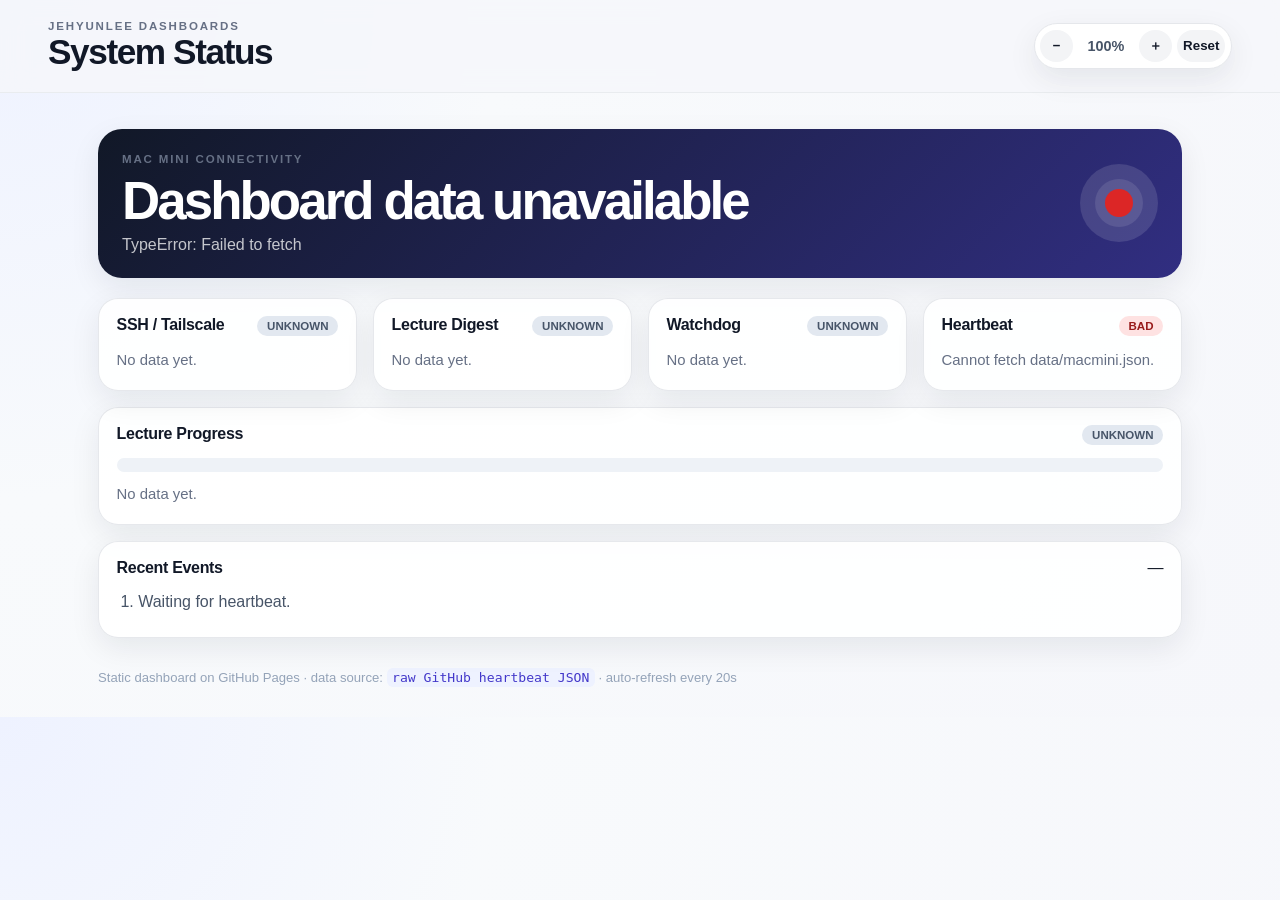
==== index.html @ 9d52e6f7 "fix dashboard app cache busting" ====
<!doctype html>
<html lang="ko">
<head>
  <meta charset="utf-8">
  <meta name="viewport" content="width=device-width,initial-scale=1">
  <title>Jehyun Lee Dashboards</title>
  <link rel="stylesheet" href="./style.css">
</head>
<body>
  <header class="topbar">
    <div>
      <p class="eyebrow">JEHYUNLEE DASHBOARDS</p>
      <h1>System Status</h1>
    </div>
    <div class="toolbar" aria-label="zoom controls">
      <button id="zoomOut" type="button">−</button>
      <span id="zoomLabel">100%</span>
      <button id="zoomIn" type="button">＋</button>
      <button id="zoomReset" type="button">Reset</button>
    </div>
  </header>

  <main id="zoomSurface" class="zoom-surface">
    <section class="hero status-unknown" id="hero">
      <div>
        <p class="eyebrow">Mac mini connectivity</p>
        <h2 id="overallTitle">Checking…</h2>
        <p id="overallDetail">Waiting for heartbeat data.</p>
      </div>
      <div class="pulse" id="pulse"><span></span></div>
    </section>

    <section class="grid">
      <article class="card component" id="sshCard">
        <div class="card-head"><h3>SSH / Tailscale</h3><span class="badge unknown">unknown</span></div>
        <p id="sshDetail">No data yet.</p>
      </article>
      <article class="card component" id="digestCard">
        <div class="card-head"><h3>Lecture Digest</h3><span class="badge unknown">unknown</span></div>
        <p id="digestDetail">No data yet.</p>
      </article>
      <article class="card component" id="watchdogCard">
        <div class="card-head"><h3>Watchdog</h3><span class="badge unknown">unknown</span></div>
        <p id="watchdogDetail">No data yet.</p>
      </article>
      <article class="card component" id="heartbeatCard">
        <div class="card-head"><h3>Heartbeat</h3><span class="badge unknown">unknown</span></div>
        <p id="heartbeatDetail">No data yet.</p>
      </article>
    </section>

    <section class="card wide">
      <div class="card-head"><h3>Lecture Progress</h3><span id="lectureBadge" class="badge unknown">unknown</span></div>
      <div id="lectureProgress" class="progress"><div></div></div>
      <p id="lectureDetail">No data yet.</p>
    </section>

    <section class="card wide">
      <div class="card-head"><h3>Recent Events</h3><span id="updatedAt">—</span></div>
      <ol id="events" class="events"><li>Waiting for heartbeat.</li></ol>
    </section>
  </main>

  <footer>
    Static dashboard on GitHub Pages · data source: <code>raw GitHub heartbeat JSON</code> · auto-refresh every 20s
  </footer>
  <script src="./app.js?v=20260706-1024"></script>
</body>
</html>
---- style.css ----
:root{color-scheme:light;--bg:#f6f7fb;--panel:#fff;--ink:#111827;--muted:#667085;--line:#e5e7eb;--ok:#16a34a;--warn:#d97706;--bad:#dc2626;--unknown:#64748b;--accent:#635bff;--shadow:0 10px 30px rgba(15,23,42,.08)}
*{box-sizing:border-box}body{margin:0;background:radial-gradient(circle at top left,#eef2ff 0,#f8fafc 34%,#f6f7fb 100%);font-family:-apple-system,BlinkMacSystemFont,"SF Pro Text","Noto Sans KR",Segoe UI,sans-serif;color:var(--ink)}
.topbar{position:sticky;top:0;z-index:3;display:flex;align-items:center;justify-content:space-between;gap:1rem;padding:1.25rem clamp(1rem,4vw,3rem);background:rgba(246,247,251,.82);backdrop-filter:blur(14px);border-bottom:1px solid rgba(229,231,235,.75)}
h1,h2,h3,p{margin:0}.eyebrow{font-size:.72rem;letter-spacing:.16em;font-weight:800;color:var(--muted);text-transform:uppercase}.topbar h1{font-size:clamp(1.5rem,3vw,2.2rem);letter-spacing:-.04em}.toolbar{display:flex;align-items:center;gap:.35rem;background:#fff;border:1px solid var(--line);border-radius:999px;padding:.35rem;box-shadow:var(--shadow)}button{border:0;background:#f3f4f6;color:#111827;border-radius:999px;min-width:2.05rem;height:2.05rem;font-weight:900;cursor:pointer}button:hover{background:#e5e7eb}#zoomLabel{min-width:3.4rem;text-align:center;font-weight:800;color:#475467;font-size:.9rem}
.zoom-surface{transform-origin:top center;transition:transform .16s ease;max-width:1180px;margin:0 auto;padding:1.25rem clamp(1rem,4vw,3rem) 2rem}.hero{display:flex;justify-content:space-between;align-items:center;gap:1rem;margin:1rem 0 1.25rem;padding:1.5rem;border-radius:24px;background:linear-gradient(135deg,#111827,#312e81);color:#fff;box-shadow:var(--shadow)}.hero h2{font-size:clamp(1.8rem,4.5vw,3.3rem);letter-spacing:-.055em;margin:.3rem 0}.hero p:last-child{color:rgba(255,255,255,.75)}.pulse{width:78px;height:78px;border-radius:50%;display:grid;place-items:center;background:rgba(255,255,255,.12)}.pulse span{width:28px;height:28px;border-radius:50%;background:var(--unknown);box-shadow:0 0 0 10px rgba(255,255,255,.1)}.status-ok .pulse span{background:var(--ok);animation:pulse 1.8s infinite}.status-warn .pulse span{background:var(--warn)}.status-bad .pulse span{background:var(--bad)}@keyframes pulse{0%{box-shadow:0 0 0 0 rgba(34,197,94,.45)}70%{box-shadow:0 0 0 20px rgba(34,197,94,0)}100%{box-shadow:0 0 0 0 rgba(34,197,94,0)}}
.grid{display:grid;grid-template-columns:repeat(4,minmax(0,1fr));gap:1rem}.card{background:rgba(255,255,255,.88);border:1px solid rgba(229,231,235,.95);border-radius:20px;padding:1.1rem;box-shadow:var(--shadow)}.wide{margin-top:1rem}.card-head{display:flex;align-items:flex-start;justify-content:space-between;gap:.8rem;margin-bottom:.8rem}.card h3{font-size:1rem;letter-spacing:-.02em}.card p{color:var(--muted);font-size:.93rem;line-height:1.55}.badge{display:inline-flex;align-items:center;gap:.35rem;border-radius:999px;padding:.25rem .62rem;font-size:.72rem;font-weight:900;text-transform:uppercase;white-space:nowrap}.badge.ok{color:#166534;background:#dcfce7}.badge.warn{color:#92400e;background:#fef3c7}.badge.bad{color:#991b1b;background:#fee2e2}.badge.unknown{color:#475569;background:#e2e8f0}.progress{height:14px;background:#eef2f7;border-radius:999px;overflow:hidden;margin:.35rem 0 .7rem}.progress div{height:100%;width:0;background:linear-gradient(90deg,#635bff,#16a34a);border-radius:inherit;transition:width .3s}.events{margin:.4rem 0 0;padding-left:1.35rem;color:#475467}.events li{margin:.35rem 0;line-height:1.45}code{background:#eef2ff;color:#4338ca;border-radius:6px;padding:.12rem .34rem}footer{max-width:1180px;margin:0 auto;padding:0 clamp(1rem,4vw,3rem) 2rem;color:#94a3b8;font-size:.82rem}
@media(max-width:920px){.grid{grid-template-columns:repeat(2,minmax(0,1fr))}.topbar{align-items:flex-start;flex-direction:column}.toolbar{align-self:stretch;justify-content:center}}@media(max-width:560px){.grid{grid-template-columns:1fr}.hero{align-items:flex-start;flex-direction:column}.pulse{width:56px;height:56px}.zoom-surface{padding-left:.8rem;padding-right:.8rem}.card{border-radius:16px}.topbar{padding:.95rem}.toolbar{overflow:auto}}
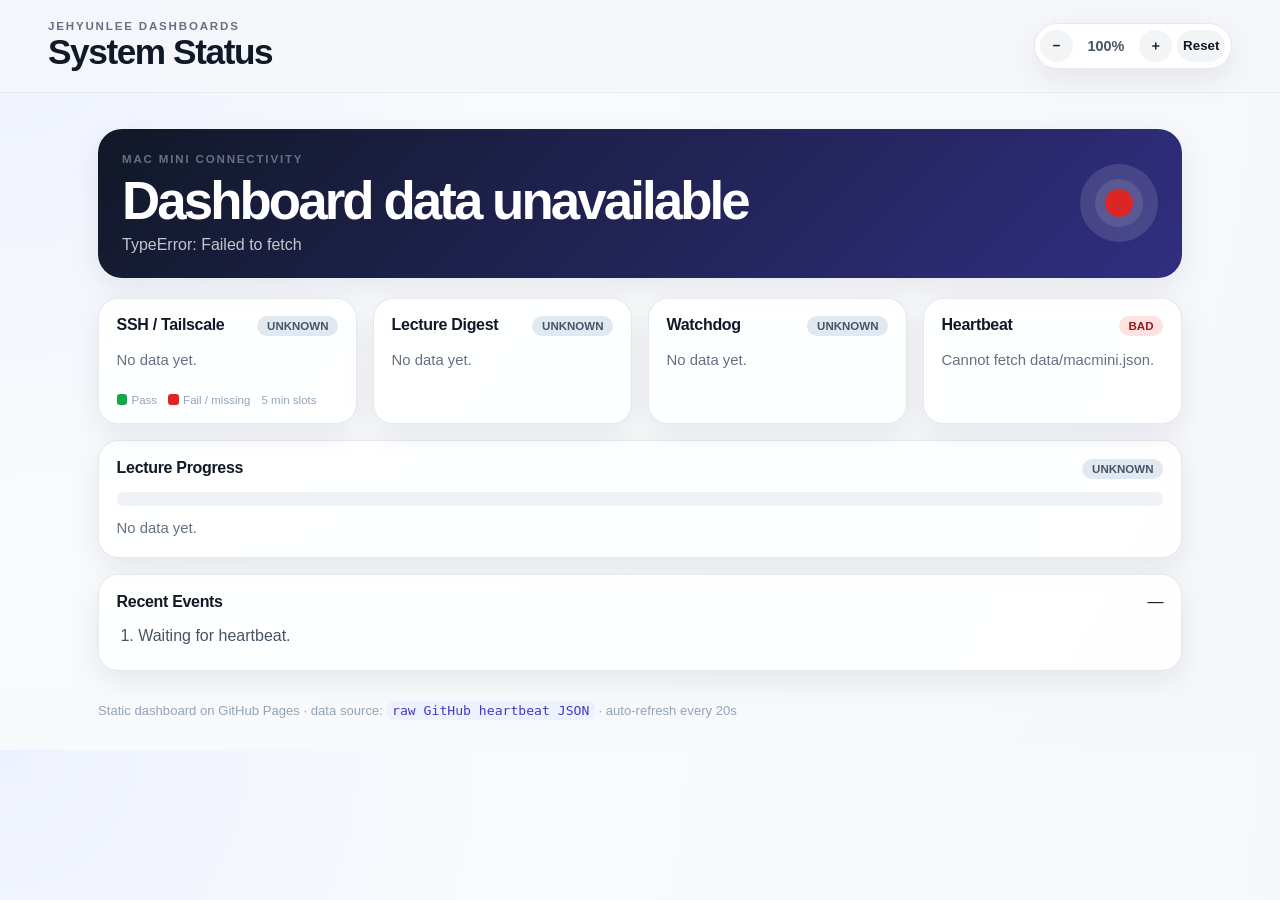
==== commit 63a73213: "feat dashboard: show 5-minute SSH pass/fail timeline" ====
--- a/index.html
+++ b/index.html
@@ -34,6 +34,8 @@
       <article class="card component" id="sshCard">
         <div class="card-head"><h3>SSH / Tailscale</h3><span class="badge unknown">unknown</span></div>
         <p id="sshDetail">No data yet.</p>
+        <div id="sshTimeline" class="ssh-timeline" aria-label="5 minute SSH pass fail timeline"></div>
+        <div class="timeline-legend"><span><i class="pass"></i>Pass</span><span><i class="fail"></i>Fail / missing</span><span>5 min slots</span></div>
       </article>
       <article class="card component" id="digestCard">
         <div class="card-head"><h3>Lecture Digest</h3><span class="badge unknown">unknown</span></div>
@@ -64,6 +66,6 @@
   <footer>
     Static dashboard on GitHub Pages · data source: <code>raw GitHub heartbeat JSON</code> · auto-refresh every 20s
   </footer>
-  <script src="./app.js?v=20260706-1024"></script>
+  <script src="./app.js?v=20260706-ssh-history"></script>
 </body>
 </html>
--- a/style.css
+++ b/style.css
@@ -4,4 +4,5 @@
 h1,h2,h3,p{margin:0}.eyebrow{font-size:.72rem;letter-spacing:.16em;font-weight:800;color:var(--muted);text-transform:uppercase}.topbar h1{font-size:clamp(1.5rem,3vw,2.2rem);letter-spacing:-.04em}.toolbar{display:flex;align-items:center;gap:.35rem;background:#fff;border:1px solid var(--line);border-radius:999px;padding:.35rem;box-shadow:var(--shadow)}button{border:0;background:#f3f4f6;color:#111827;border-radius:999px;min-width:2.05rem;height:2.05rem;font-weight:900;cursor:pointer}button:hover{background:#e5e7eb}#zoomLabel{min-width:3.4rem;text-align:center;font-weight:800;color:#475467;font-size:.9rem}
 .zoom-surface{transform-origin:top center;transition:transform .16s ease;max-width:1180px;margin:0 auto;padding:1.25rem clamp(1rem,4vw,3rem) 2rem}.hero{display:flex;justify-content:space-between;align-items:center;gap:1rem;margin:1rem 0 1.25rem;padding:1.5rem;border-radius:24px;background:linear-gradient(135deg,#111827,#312e81);color:#fff;box-shadow:var(--shadow)}.hero h2{font-size:clamp(1.8rem,4.5vw,3.3rem);letter-spacing:-.055em;margin:.3rem 0}.hero p:last-child{color:rgba(255,255,255,.75)}.pulse{width:78px;height:78px;border-radius:50%;display:grid;place-items:center;background:rgba(255,255,255,.12)}.pulse span{width:28px;height:28px;border-radius:50%;background:var(--unknown);box-shadow:0 0 0 10px rgba(255,255,255,.1)}.status-ok .pulse span{background:var(--ok);animation:pulse 1.8s infinite}.status-warn .pulse span{background:var(--warn)}.status-bad .pulse span{background:var(--bad)}@keyframes pulse{0%{box-shadow:0 0 0 0 rgba(34,197,94,.45)}70%{box-shadow:0 0 0 20px rgba(34,197,94,0)}100%{box-shadow:0 0 0 0 rgba(34,197,94,0)}}
 .grid{display:grid;grid-template-columns:repeat(4,minmax(0,1fr));gap:1rem}.card{background:rgba(255,255,255,.88);border:1px solid rgba(229,231,235,.95);border-radius:20px;padding:1.1rem;box-shadow:var(--shadow)}.wide{margin-top:1rem}.card-head{display:flex;align-items:flex-start;justify-content:space-between;gap:.8rem;margin-bottom:.8rem}.card h3{font-size:1rem;letter-spacing:-.02em}.card p{color:var(--muted);font-size:.93rem;line-height:1.55}.badge{display:inline-flex;align-items:center;gap:.35rem;border-radius:999px;padding:.25rem .62rem;font-size:.72rem;font-weight:900;text-transform:uppercase;white-space:nowrap}.badge.ok{color:#166534;background:#dcfce7}.badge.warn{color:#92400e;background:#fef3c7}.badge.bad{color:#991b1b;background:#fee2e2}.badge.unknown{color:#475569;background:#e2e8f0}.progress{height:14px;background:#eef2f7;border-radius:999px;overflow:hidden;margin:.35rem 0 .7rem}.progress div{height:100%;width:0;background:linear-gradient(90deg,#635bff,#16a34a);border-radius:inherit;transition:width .3s}.events{margin:.4rem 0 0;padding-left:1.35rem;color:#475467}.events li{margin:.35rem 0;line-height:1.45}code{background:#eef2ff;color:#4338ca;border-radius:6px;padding:.12rem .34rem}footer{max-width:1180px;margin:0 auto;padding:0 clamp(1rem,4vw,3rem) 2rem;color:#94a3b8;font-size:.82rem}
+.ssh-timeline{display:grid;grid-template-columns:repeat(48,1fr);gap:3px;margin-top:.85rem}.ssh-slot{height:18px;border-radius:4px;background:#e2e8f0}.ssh-slot.pass{background:var(--ok)}.ssh-slot.fail{background:var(--bad)}.ssh-slot.unknown{background:#cbd5e1}.timeline-legend{display:flex;gap:.7rem;flex-wrap:wrap;margin-top:.5rem;color:#94a3b8;font-size:.72rem}.timeline-legend span{display:inline-flex;align-items:center;gap:.28rem}.timeline-legend i{display:inline-block;width:.65rem;height:.65rem;border-radius:3px}.timeline-legend i.pass{background:var(--ok)}.timeline-legend i.fail{background:var(--bad)}
 @media(max-width:920px){.grid{grid-template-columns:repeat(2,minmax(0,1fr))}.topbar{align-items:flex-start;flex-direction:column}.toolbar{align-self:stretch;justify-content:center}}@media(max-width:560px){.grid{grid-template-columns:1fr}.hero{align-items:flex-start;flex-direction:column}.pulse{width:56px;height:56px}.zoom-surface{padding-left:.8rem;padding-right:.8rem}.card{border-radius:16px}.topbar{padding:.95rem}.toolbar{overflow:auto}}
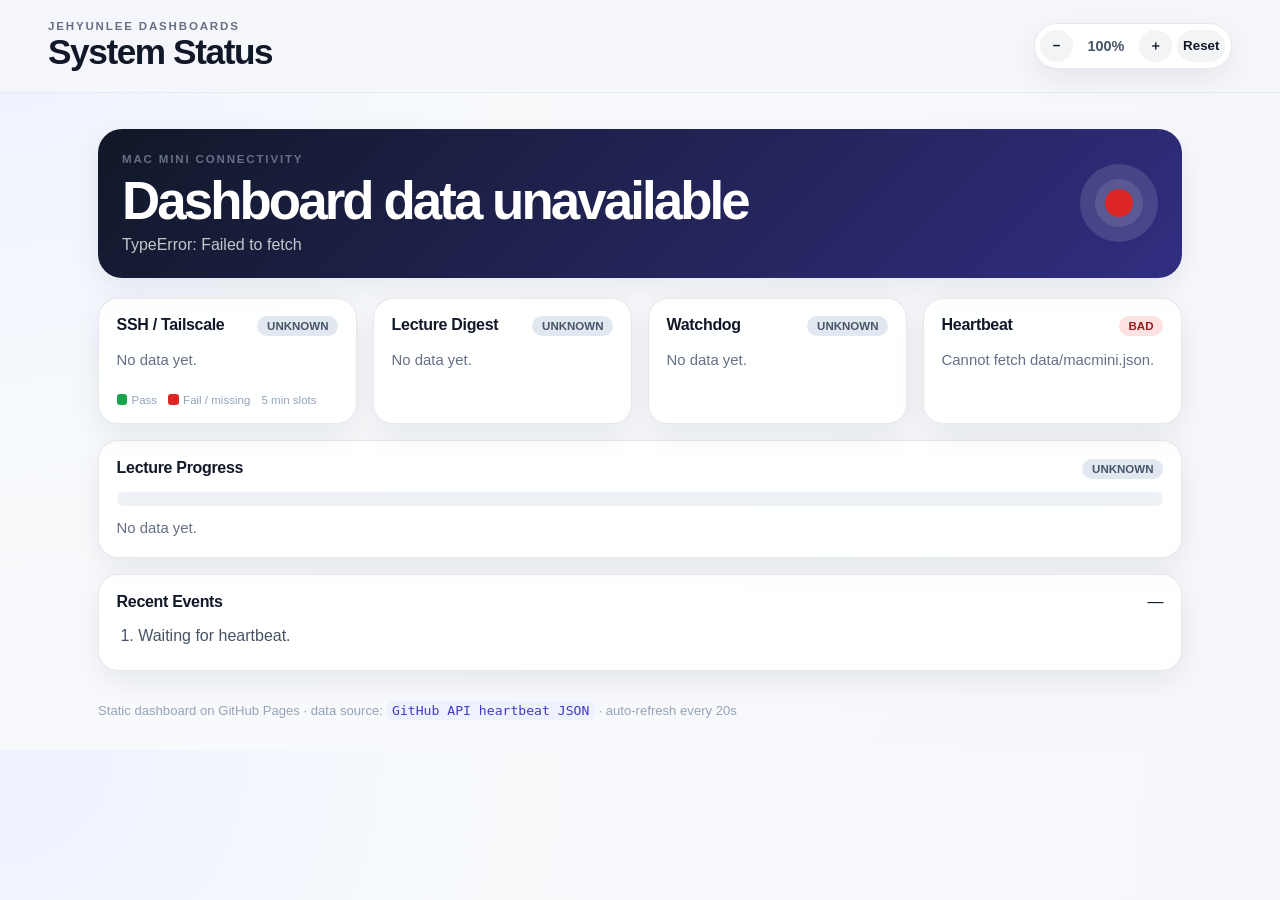
==== commit 854d20bb: "fix dashboard: read heartbeat through GitHub API contents" ====
--- a/index.html
+++ b/index.html
@@ -64,8 +64,8 @@
   </main>
 
   <footer>
-    Static dashboard on GitHub Pages · data source: <code>raw GitHub heartbeat JSON</code> · auto-refresh every 20s
+    Static dashboard on GitHub Pages · data source: <code>GitHub API heartbeat JSON</code> · auto-refresh every 20s
   </footer>
-  <script src="./app.js?v=20260706-ssh-history"></script>
+  <script src="./app.js?v=20260706-ssh-api"></script>
 </body>
 </html>
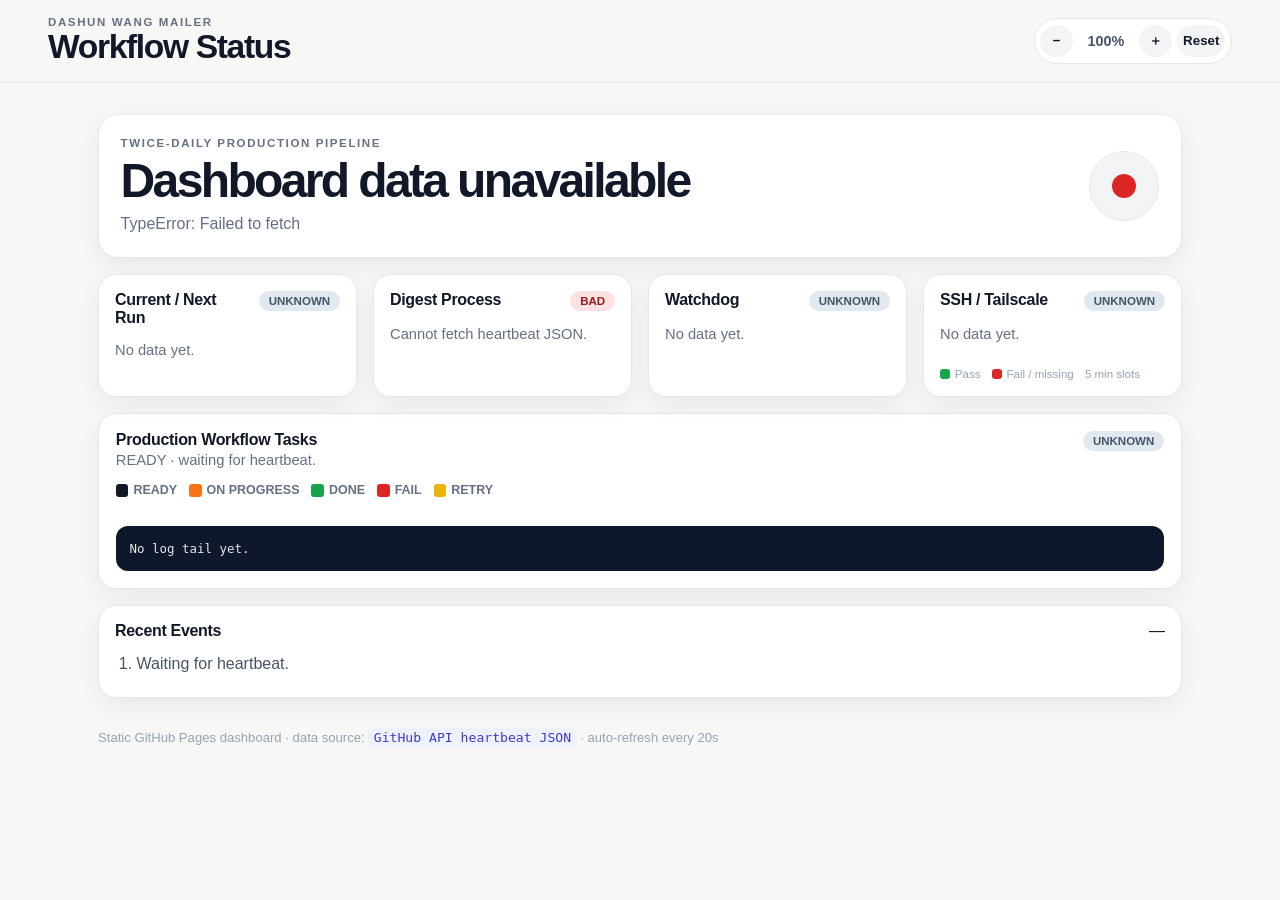
==== commit 31c20ce8: "Show mailer workflow task status" ====
--- a/index.html
+++ b/index.html
@@ -3,14 +3,14 @@
 <head>
   <meta charset="utf-8">
   <meta name="viewport" content="width=device-width,initial-scale=1">
-  <title>Jehyun Lee Dashboards</title>
+  <title>Dashun Wang Mailer Workflow</title>
   <link rel="stylesheet" href="./style.css">
 </head>
 <body>
   <header class="topbar">
     <div>
-      <p class="eyebrow">JEHYUNLEE DASHBOARDS</p>
-      <h1>System Status</h1>
+      <p class="eyebrow">DASHUN WANG MAILER</p>
+      <h1>Workflow Status</h1>
     </div>
     <div class="toolbar" aria-label="zoom controls">
       <button id="zoomOut" type="button">−</button>
@@ -23,7 +23,7 @@
   <main id="zoomSurface" class="zoom-surface">
     <section class="hero status-unknown" id="hero">
       <div>
-        <p class="eyebrow">Mac mini connectivity</p>
+        <p class="eyebrow">Twice-daily production pipeline</p>
         <h2 id="overallTitle">Checking…</h2>
         <p id="overallDetail">Waiting for heartbeat data.</p>
       </div>
@@ -31,30 +31,43 @@
     </section>
 
     <section class="grid">
+      <article class="card component" id="currentRunCard">
+        <div class="card-head"><h3>Current / Next Run</h3><span class="badge unknown">unknown</span></div>
+        <p id="currentRunDetail">No data yet.</p>
+      </article>
+      <article class="card component" id="digestCard">
+        <div class="card-head"><h3>Digest Process</h3><span class="badge unknown">unknown</span></div>
+        <p id="digestDetail">No data yet.</p>
+      </article>
+      <article class="card component" id="watchdogCard">
+        <div class="card-head"><h3>Watchdog</h3><span class="badge unknown">unknown</span></div>
+        <p id="watchdogDetail">No data yet.</p>
+      </article>
       <article class="card component" id="sshCard">
         <div class="card-head"><h3>SSH / Tailscale</h3><span class="badge unknown">unknown</span></div>
         <p id="sshDetail">No data yet.</p>
         <div id="sshTimeline" class="ssh-timeline" aria-label="5 minute SSH pass fail timeline"></div>
         <div class="timeline-legend"><span><i class="pass"></i>Pass</span><span><i class="fail"></i>Fail / missing</span><span>5 min slots</span></div>
       </article>
-      <article class="card component" id="digestCard">
-        <div class="card-head"><h3>Lecture Digest</h3><span class="badge unknown">unknown</span></div>
-        <p id="digestDetail">No data yet.</p>
-      </article>
-      <article class="card component" id="watchdogCard">
-        <div class="card-head"><h3>Watchdog</h3><span class="badge unknown">unknown</span></div>
-        <p id="watchdogDetail">No data yet.</p>
-      </article>
-      <article class="card component" id="heartbeatCard">
-        <div class="card-head"><h3>Heartbeat</h3><span class="badge unknown">unknown</span></div>
-        <p id="heartbeatDetail">No data yet.</p>
-      </article>
     </section>
 
-    <section class="card wide">
-      <div class="card-head"><h3>Lecture Progress</h3><span id="lectureBadge" class="badge unknown">unknown</span></div>
-      <div id="lectureProgress" class="progress"><div></div></div>
-      <p id="lectureDetail">No data yet.</p>
+    <section class="card wide workflow-card">
+      <div class="card-head">
+        <div>
+          <h3>Production Workflow Tasks</h3>
+          <p id="workflowMode">READY · waiting for heartbeat.</p>
+        </div>
+        <span id="workflowBadge" class="badge unknown">unknown</span>
+      </div>
+      <div class="status-legend">
+        <span><i class="ready"></i>READY</span>
+        <span><i class="progress"></i>ON PROGRESS</span>
+        <span><i class="done"></i>DONE</span>
+        <span><i class="fail"></i>FAIL</span>
+        <span><i class="retry"></i>RETRY</span>
+      </div>
+      <div id="workflowSteps" class="workflow-steps"></div>
+      <pre id="logTail" class="log-tail">No log tail yet.</pre>
     </section>
 
     <section class="card wide">
@@ -64,8 +77,8 @@
   </main>
 
   <footer>
-    Static dashboard on GitHub Pages · data source: <code>GitHub API heartbeat JSON</code> · auto-refresh every 20s
+    Static GitHub Pages dashboard · data source: <code>GitHub API heartbeat JSON</code> · auto-refresh every 20s
   </footer>
-  <script src="./app.js?v=20260706-ssh-api"></script>
+  <script src="./app.js?v=20260706-workflow"></script>
 </body>
 </html>
--- a/style.css
+++ b/style.css
@@ -1,8 +1,244 @@
-:root{color-scheme:light;--bg:#f6f7fb;--panel:#fff;--ink:#111827;--muted:#667085;--line:#e5e7eb;--ok:#16a34a;--warn:#d97706;--bad:#dc2626;--unknown:#64748b;--accent:#635bff;--shadow:0 10px 30px rgba(15,23,42,.08)}
-*{box-sizing:border-box}body{margin:0;background:radial-gradient(circle at top left,#eef2ff 0,#f8fafc 34%,#f6f7fb 100%);font-family:-apple-system,BlinkMacSystemFont,"SF Pro Text","Noto Sans KR",Segoe UI,sans-serif;color:var(--ink)}
-.topbar{position:sticky;top:0;z-index:3;display:flex;align-items:center;justify-content:space-between;gap:1rem;padding:1.25rem clamp(1rem,4vw,3rem);background:rgba(246,247,251,.82);backdrop-filter:blur(14px);border-bottom:1px solid rgba(229,231,235,.75)}
-h1,h2,h3,p{margin:0}.eyebrow{font-size:.72rem;letter-spacing:.16em;font-weight:800;color:var(--muted);text-transform:uppercase}.topbar h1{font-size:clamp(1.5rem,3vw,2.2rem);letter-spacing:-.04em}.toolbar{display:flex;align-items:center;gap:.35rem;background:#fff;border:1px solid var(--line);border-radius:999px;padding:.35rem;box-shadow:var(--shadow)}button{border:0;background:#f3f4f6;color:#111827;border-radius:999px;min-width:2.05rem;height:2.05rem;font-weight:900;cursor:pointer}button:hover{background:#e5e7eb}#zoomLabel{min-width:3.4rem;text-align:center;font-weight:800;color:#475467;font-size:.9rem}
-.zoom-surface{transform-origin:top center;transition:transform .16s ease;max-width:1180px;margin:0 auto;padding:1.25rem clamp(1rem,4vw,3rem) 2rem}.hero{display:flex;justify-content:space-between;align-items:center;gap:1rem;margin:1rem 0 1.25rem;padding:1.5rem;border-radius:24px;background:linear-gradient(135deg,#111827,#312e81);color:#fff;box-shadow:var(--shadow)}.hero h2{font-size:clamp(1.8rem,4.5vw,3.3rem);letter-spacing:-.055em;margin:.3rem 0}.hero p:last-child{color:rgba(255,255,255,.75)}.pulse{width:78px;height:78px;border-radius:50%;display:grid;place-items:center;background:rgba(255,255,255,.12)}.pulse span{width:28px;height:28px;border-radius:50%;background:var(--unknown);box-shadow:0 0 0 10px rgba(255,255,255,.1)}.status-ok .pulse span{background:var(--ok);animation:pulse 1.8s infinite}.status-warn .pulse span{background:var(--warn)}.status-bad .pulse span{background:var(--bad)}@keyframes pulse{0%{box-shadow:0 0 0 0 rgba(34,197,94,.45)}70%{box-shadow:0 0 0 20px rgba(34,197,94,0)}100%{box-shadow:0 0 0 0 rgba(34,197,94,0)}}
-.grid{display:grid;grid-template-columns:repeat(4,minmax(0,1fr));gap:1rem}.card{background:rgba(255,255,255,.88);border:1px solid rgba(229,231,235,.95);border-radius:20px;padding:1.1rem;box-shadow:var(--shadow)}.wide{margin-top:1rem}.card-head{display:flex;align-items:flex-start;justify-content:space-between;gap:.8rem;margin-bottom:.8rem}.card h3{font-size:1rem;letter-spacing:-.02em}.card p{color:var(--muted);font-size:.93rem;line-height:1.55}.badge{display:inline-flex;align-items:center;gap:.35rem;border-radius:999px;padding:.25rem .62rem;font-size:.72rem;font-weight:900;text-transform:uppercase;white-space:nowrap}.badge.ok{color:#166534;background:#dcfce7}.badge.warn{color:#92400e;background:#fef3c7}.badge.bad{color:#991b1b;background:#fee2e2}.badge.unknown{color:#475569;background:#e2e8f0}.progress{height:14px;background:#eef2f7;border-radius:999px;overflow:hidden;margin:.35rem 0 .7rem}.progress div{height:100%;width:0;background:linear-gradient(90deg,#635bff,#16a34a);border-radius:inherit;transition:width .3s}.events{margin:.4rem 0 0;padding-left:1.35rem;color:#475467}.events li{margin:.35rem 0;line-height:1.45}code{background:#eef2ff;color:#4338ca;border-radius:6px;padding:.12rem .34rem}footer{max-width:1180px;margin:0 auto;padding:0 clamp(1rem,4vw,3rem) 2rem;color:#94a3b8;font-size:.82rem}
-.ssh-timeline{display:grid;grid-template-columns:repeat(48,1fr);gap:3px;margin-top:.85rem}.ssh-slot{height:18px;border-radius:4px;background:#e2e8f0}.ssh-slot.pass{background:var(--ok)}.ssh-slot.fail{background:var(--bad)}.ssh-slot.unknown{background:#cbd5e1}.timeline-legend{display:flex;gap:.7rem;flex-wrap:wrap;margin-top:.5rem;color:#94a3b8;font-size:.72rem}.timeline-legend span{display:inline-flex;align-items:center;gap:.28rem}.timeline-legend i{display:inline-block;width:.65rem;height:.65rem;border-radius:3px}.timeline-legend i.pass{background:var(--ok)}.timeline-legend i.fail{background:var(--bad)}
-@media(max-width:920px){.grid{grid-template-columns:repeat(2,minmax(0,1fr))}.topbar{align-items:flex-start;flex-direction:column}.toolbar{align-self:stretch;justify-content:center}}@media(max-width:560px){.grid{grid-template-columns:1fr}.hero{align-items:flex-start;flex-direction:column}.pulse{width:56px;height:56px}.zoom-surface{padding-left:.8rem;padding-right:.8rem}.card{border-radius:16px}.topbar{padding:.95rem}.toolbar{overflow:auto}}
+:root{
+  color-scheme:light;
+  --bg:#f7f7f5;
+  --panel:#fff;
+  --ink:#111827;
+  --muted:#667085;
+  --line:#e5e7eb;
+  --ok:#16a34a;
+  --warn:#d97706;
+  --bad:#dc2626;
+  --unknown:#64748b;
+  --ready:#111827;
+  --progress:#f97316;
+  --done:#16a34a;
+  --fail:#dc2626;
+  --retry:#eab308;
+  --shadow:0 8px 24px rgba(15,23,42,.06);
+}
+*{box-sizing:border-box}
+body{
+  margin:0;
+  background:var(--bg);
+  font-family:-apple-system,BlinkMacSystemFont,"SF Pro Text","Noto Sans KR",Segoe UI,sans-serif;
+  color:var(--ink);
+}
+.topbar{
+  position:sticky;
+  top:0;
+  z-index:3;
+  display:flex;
+  align-items:center;
+  justify-content:space-between;
+  gap:1rem;
+  padding:1rem clamp(1rem,4vw,3rem);
+  background:rgba(247,247,245,.92);
+  backdrop-filter:blur(12px);
+  border-bottom:1px solid var(--line);
+}
+h1,h2,h3,p{margin:0}
+.eyebrow{
+  font-size:.72rem;
+  letter-spacing:.14em;
+  font-weight:800;
+  color:var(--muted);
+  text-transform:uppercase;
+}
+.topbar h1{font-size:clamp(1.5rem,3vw,2.1rem);letter-spacing:-.04em}
+.toolbar{
+  display:flex;
+  align-items:center;
+  gap:.35rem;
+  background:#fff;
+  border:1px solid var(--line);
+  border-radius:999px;
+  padding:.35rem;
+}
+button{
+  border:0;
+  background:#f3f4f6;
+  color:#111827;
+  border-radius:999px;
+  min-width:2.05rem;
+  height:2.05rem;
+  font-weight:900;
+  cursor:pointer;
+}
+button:hover{background:#e5e7eb}
+#zoomLabel{min-width:3.4rem;text-align:center;font-weight:800;color:#475467;font-size:.9rem}
+.zoom-surface{
+  transform-origin:top center;
+  transition:transform .16s ease;
+  max-width:1180px;
+  margin:0 auto;
+  padding:1.15rem clamp(1rem,4vw,3rem) 2rem;
+}
+.hero{
+  display:flex;
+  justify-content:space-between;
+  align-items:center;
+  gap:1rem;
+  margin:.8rem 0 1rem;
+  padding:1.35rem;
+  border-radius:20px;
+  background:#fff;
+  border:1px solid var(--line);
+  box-shadow:var(--shadow);
+}
+.hero h2{font-size:clamp(1.7rem,4vw,3rem);letter-spacing:-.055em;margin:.25rem 0}
+.hero p:last-child{color:var(--muted);line-height:1.5}
+.pulse{
+  width:70px;
+  height:70px;
+  border-radius:50%;
+  display:grid;
+  place-items:center;
+  background:#f3f4f6;
+  border:1px solid var(--line);
+}
+.pulse span{width:24px;height:24px;border-radius:50%;background:var(--unknown)}
+.status-ok .pulse span{background:var(--ok);animation:pulse-ok 1.8s infinite}
+.status-warn .pulse span{background:var(--warn);animation:pulse-warn 1.2s infinite}
+.status-bad .pulse span{background:var(--bad);animation:pulse-bad .85s infinite}
+@keyframes pulse-ok{0%{box-shadow:0 0 0 0 rgba(22,163,74,.35)}70%{box-shadow:0 0 0 18px rgba(22,163,74,0)}100%{box-shadow:0 0 0 0 rgba(22,163,74,0)}}
+@keyframes pulse-warn{0%,100%{opacity:1}50%{opacity:.45}}
+@keyframes pulse-bad{0%,100%{transform:scale(1)}50%{transform:scale(1.18)}}
+.grid{display:grid;grid-template-columns:repeat(4,minmax(0,1fr));gap:1rem}
+.card{
+  background:var(--panel);
+  border:1px solid var(--line);
+  border-radius:18px;
+  padding:1rem;
+  box-shadow:var(--shadow);
+}
+.wide{margin-top:1rem}
+.card-head{display:flex;align-items:flex-start;justify-content:space-between;gap:.8rem;margin-bottom:.75rem}
+.card h3{font-size:1rem;letter-spacing:-.02em}
+.card p{color:var(--muted);font-size:.92rem;line-height:1.55}
+.badge{
+  display:inline-flex;
+  align-items:center;
+  gap:.35rem;
+  border-radius:999px;
+  padding:.25rem .62rem;
+  font-size:.72rem;
+  font-weight:900;
+  text-transform:uppercase;
+  white-space:nowrap;
+}
+.badge.ok{color:#166534;background:#dcfce7}
+.badge.warn{color:#92400e;background:#fef3c7}
+.badge.bad{color:#991b1b;background:#fee2e2}
+.badge.unknown{color:#475569;background:#e2e8f0}
+.workflow-card{padding:1.05rem}
+.status-legend{
+  display:flex;
+  gap:.75rem;
+  flex-wrap:wrap;
+  margin:.25rem 0 .9rem;
+  color:#667085;
+  font-size:.78rem;
+  font-weight:800;
+}
+.status-legend span{display:inline-flex;align-items:center;gap:.32rem}
+.status-legend i{display:inline-block;width:.78rem;height:.78rem;border-radius:3px}
+.status-legend .ready{background:var(--ready)}
+.status-legend .progress{background:var(--progress)}
+.status-legend .done{background:var(--done)}
+.status-legend .fail{background:var(--fail)}
+.status-legend .retry{background:var(--retry)}
+.workflow-steps{display:grid;grid-template-columns:repeat(3,minmax(0,1fr));gap:.75rem}
+.task{
+  position:relative;
+  min-height:112px;
+  border:2px solid var(--line);
+  border-radius:14px;
+  padding:.85rem;
+  background:#fff;
+}
+.task-top{display:flex;align-items:center;gap:.5rem;margin-bottom:.5rem}
+.task-index{
+  display:inline-grid;
+  place-items:center;
+  width:1.45rem;
+  height:1.45rem;
+  border-radius:999px;
+  background:#f3f4f6;
+  color:#475467;
+  font-weight:900;
+  font-size:.78rem;
+}
+.task b{font-size:.95rem;letter-spacing:-.02em}
+.task em{
+  margin-left:auto;
+  font-style:normal;
+  font-size:.66rem;
+  font-weight:950;
+  letter-spacing:.04em;
+  white-space:nowrap;
+}
+.task p{font-size:.84rem;color:#667085;line-height:1.45}
+.task.ready{border-color:var(--ready)}
+.task.ready em{color:var(--ready)}
+.task.progress{border-color:var(--progress);background:#fff7ed}
+.task.progress em{color:var(--progress)}
+.task.done{border-color:var(--done);background:#f0fdf4}
+.task.done em{color:var(--done)}
+.task.fail{border-color:var(--fail);background:#fef2f2}
+.task.fail em{color:var(--fail)}
+.task.retry{border-color:var(--retry);background:#fefce8}
+.task.retry em{color:#a16207}
+.task.current{animation:blink-current .95s infinite}
+.task.current::after{
+  content:"CURRENT";
+  position:absolute;
+  right:.75rem;
+  bottom:.65rem;
+  font-size:.62rem;
+  font-weight:950;
+  letter-spacing:.08em;
+  color:#111827;
+}
+@keyframes blink-current{
+  0%,100%{box-shadow:0 0 0 0 rgba(249,115,22,.50);transform:translateY(0)}
+  50%{box-shadow:0 0 0 8px rgba(249,115,22,.12);transform:translateY(-1px)}
+}
+.log-tail{
+  margin:.9rem 0 0;
+  padding:.85rem;
+  max-height:210px;
+  overflow:auto;
+  background:#0f172a;
+  color:#e5e7eb;
+  border-radius:12px;
+  font-size:.78rem;
+  line-height:1.45;
+  white-space:pre-wrap;
+}
+.events{margin:.4rem 0 0;padding-left:1.35rem;color:#475467}
+.events li{margin:.35rem 0;line-height:1.45}
+code{background:#eef2ff;color:#4338ca;border-radius:6px;padding:.12rem .34rem}
+footer{max-width:1180px;margin:0 auto;padding:0 clamp(1rem,4vw,3rem) 2rem;color:#94a3b8;font-size:.82rem}
+.ssh-timeline{display:grid;grid-template-columns:repeat(48,1fr);gap:3px;margin-top:.85rem}
+.ssh-slot{height:18px;border-radius:4px;background:#e2e8f0}
+.ssh-slot.pass{background:var(--ok)}
+.ssh-slot.fail{background:var(--bad)}
+.ssh-slot.unknown{background:#cbd5e1}
+.timeline-legend{display:flex;gap:.7rem;flex-wrap:wrap;margin-top:.5rem;color:#94a3b8;font-size:.72rem}
+.timeline-legend span{display:inline-flex;align-items:center;gap:.28rem}
+.timeline-legend i{display:inline-block;width:.65rem;height:.65rem;border-radius:3px}
+.timeline-legend i.pass{background:var(--ok)}
+.timeline-legend i.fail{background:var(--bad)}
+@media(max-width:1020px){
+  .grid{grid-template-columns:repeat(2,minmax(0,1fr))}
+  .workflow-steps{grid-template-columns:repeat(2,minmax(0,1fr))}
+}
+@media(max-width:620px){
+  .grid,.workflow-steps{grid-template-columns:1fr}
+  .topbar{align-items:flex-start;flex-direction:column;padding:.95rem}
+  .toolbar{align-self:stretch;justify-content:center;overflow:auto}
+  .hero{align-items:flex-start;flex-direction:column}
+  .pulse{width:56px;height:56px}
+  .zoom-surface{padding-left:.8rem;padding-right:.8rem}
+  .card{border-radius:16px}
+}
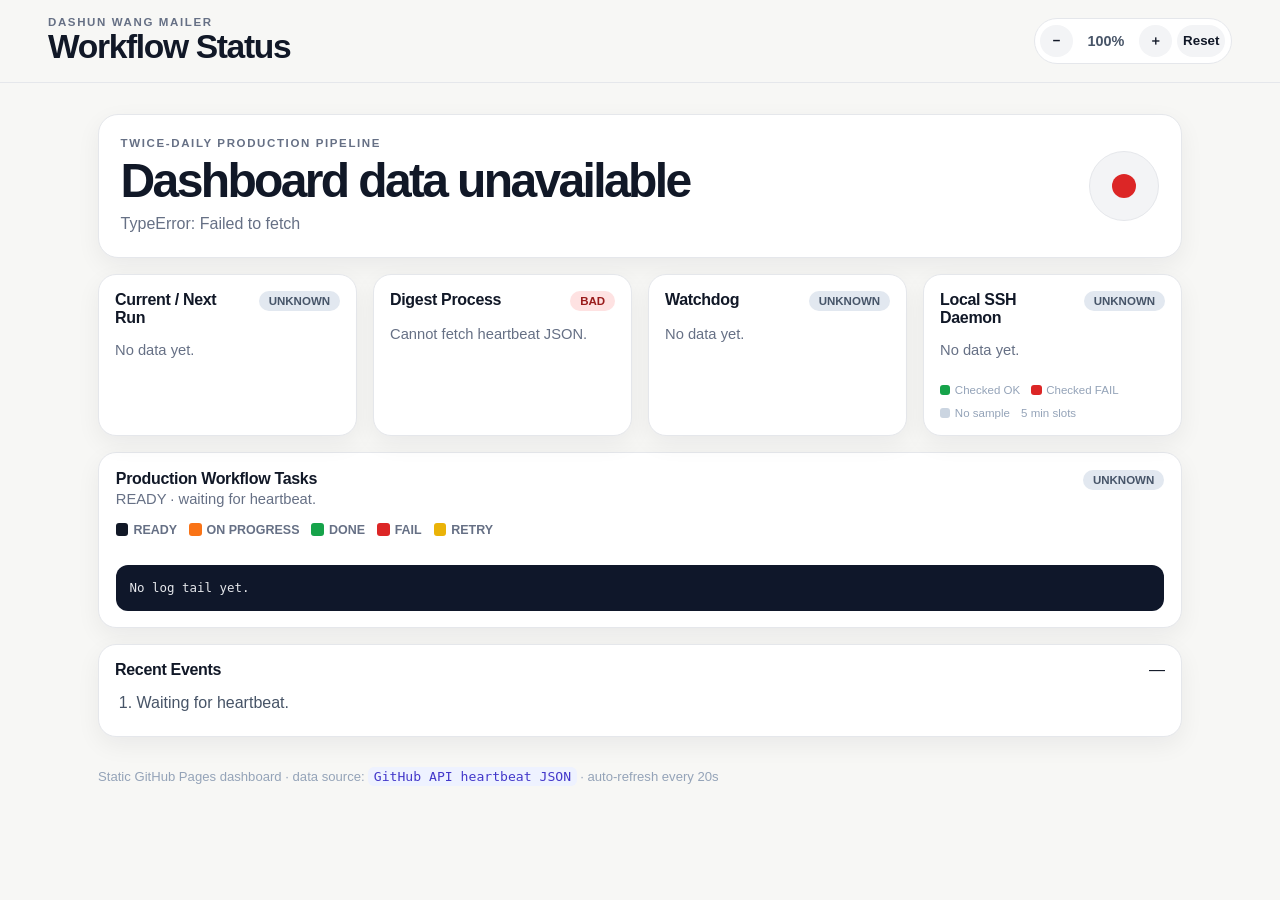
==== commit 0ab54ba8: "Clarify local SSH heartbeat status" ====
--- a/index.html
+++ b/index.html
@@ -44,10 +44,10 @@
         <p id="watchdogDetail">No data yet.</p>
       </article>
       <article class="card component" id="sshCard">
-        <div class="card-head"><h3>SSH / Tailscale</h3><span class="badge unknown">unknown</span></div>
+        <div class="card-head"><h3>Local SSH Daemon</h3><span class="badge unknown">unknown</span></div>
         <p id="sshDetail">No data yet.</p>
-        <div id="sshTimeline" class="ssh-timeline" aria-label="5 minute SSH pass fail timeline"></div>
-        <div class="timeline-legend"><span><i class="pass"></i>Pass</span><span><i class="fail"></i>Fail / missing</span><span>5 min slots</span></div>
+        <div id="sshTimeline" class="ssh-timeline" aria-label="5 minute local SSH daemon heartbeat timeline"></div>
+        <div class="timeline-legend"><span><i class="pass"></i>Checked OK</span><span><i class="fail"></i>Checked FAIL</span><span><i class="unknown"></i>No sample</span><span>5 min slots</span></div>
       </article>
     </section>
 
@@ -79,6 +79,6 @@
   <footer>
     Static GitHub Pages dashboard · data source: <code>GitHub API heartbeat JSON</code> · auto-refresh every 20s
   </footer>
-  <script src="./app.js?v=20260706-workflow"></script>
+  <script src="./app.js?v=20260706-workflow3"></script>
 </body>
 </html>
--- a/style.css
+++ b/style.css
@@ -229,6 +229,7 @@
 .timeline-legend i{display:inline-block;width:.65rem;height:.65rem;border-radius:3px}
 .timeline-legend i.pass{background:var(--ok)}
 .timeline-legend i.fail{background:var(--bad)}
+.timeline-legend i.unknown{background:#cbd5e1}
 @media(max-width:1020px){
   .grid{grid-template-columns:repeat(2,minmax(0,1fr))}
   .workflow-steps{grid-template-columns:repeat(2,minmax(0,1fr))}
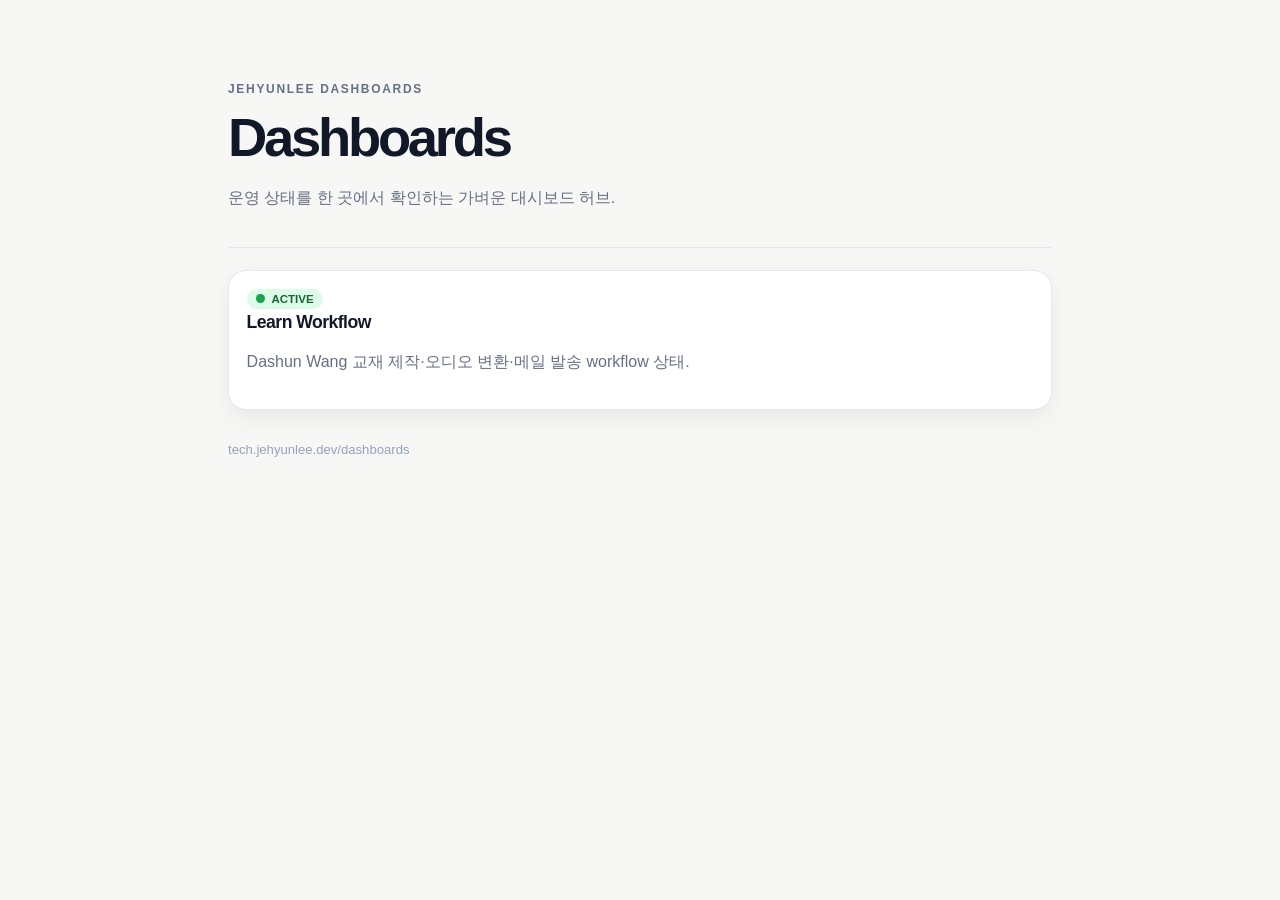
==== commit b00b597d: "Move learning dashboard under learn path" ====
--- a/index.html
+++ b/index.html
@@ -3,82 +3,36 @@
 <head>
   <meta charset="utf-8">
   <meta name="viewport" content="width=device-width,initial-scale=1">
-  <title>Dashun Wang Mailer Workflow</title>
-  <link rel="stylesheet" href="./style.css">
+  <title>Jehyun Lee Dashboards</title>
+  <style>
+    :root{color-scheme:light;--bg:#f7f7f5;--panel:#fff;--ink:#111827;--muted:#667085;--line:#e5e7eb;--ok:#16a34a;--shadow:0 8px 24px rgba(15,23,42,.06)}
+    *{box-sizing:border-box}body{margin:0;background:var(--bg);font-family:-apple-system,BlinkMacSystemFont,"SF Pro Text","Noto Sans KR",Segoe UI,sans-serif;color:var(--ink)}
+    main{max-width:920px;margin:0 auto;padding:clamp(1.2rem,4vw,3rem)}
+    header{padding:2rem 0 1.2rem;border-bottom:1px solid var(--line)}
+    .eyebrow{margin:0 0 .4rem;color:var(--muted);font-size:.75rem;font-weight:850;letter-spacing:.14em;text-transform:uppercase}
+    h1{margin:0;font-size:clamp(2rem,5vw,3.4rem);letter-spacing:-.06em}p{color:var(--muted);line-height:1.65}
+    .grid{display:grid;grid-template-columns:repeat(auto-fit,minmax(260px,1fr));gap:1rem;margin-top:1.4rem}
+    a.card{display:block;text-decoration:none;color:inherit;background:var(--panel);border:1px solid var(--line);border-radius:18px;padding:1.1rem;box-shadow:var(--shadow)}
+    a.card:hover{border-color:#cbd5e1;transform:translateY(-1px)}
+    h2{margin:.2rem 0 .45rem;font-size:1.1rem;letter-spacing:-.03em}.status{display:inline-flex;align-items:center;gap:.4rem;color:#166534;background:#dcfce7;border-radius:999px;padding:.25rem .6rem;font-size:.72rem;font-weight:900;text-transform:uppercase}.dot{width:.55rem;height:.55rem;border-radius:999px;background:var(--ok)}
+    footer{margin-top:2rem;color:#94a3b8;font-size:.82rem}
+  </style>
 </head>
 <body>
-  <header class="topbar">
-    <div>
-      <p class="eyebrow">DASHUN WANG MAILER</p>
-      <h1>Workflow Status</h1>
-    </div>
-    <div class="toolbar" aria-label="zoom controls">
-      <button id="zoomOut" type="button">−</button>
-      <span id="zoomLabel">100%</span>
-      <button id="zoomIn" type="button">＋</button>
-      <button id="zoomReset" type="button">Reset</button>
-    </div>
-  </header>
-
-  <main id="zoomSurface" class="zoom-surface">
-    <section class="hero status-unknown" id="hero">
-      <div>
-        <p class="eyebrow">Twice-daily production pipeline</p>
-        <h2 id="overallTitle">Checking…</h2>
-        <p id="overallDetail">Waiting for heartbeat data.</p>
-      </div>
-      <div class="pulse" id="pulse"><span></span></div>
+  <main>
+    <header>
+      <p class="eyebrow">JEHYUNLEE DASHBOARDS</p>
+      <h1>Dashboards</h1>
+      <p>운영 상태를 한 곳에서 확인하는 가벼운 대시보드 허브.</p>
+    </header>
+    <section class="grid" aria-label="dashboard list">
+      <a class="card" href="./learn/">
+        <span class="status"><span class="dot"></span>active</span>
+        <h2>Learn Workflow</h2>
+        <p>Dashun Wang 교재 제작·오디오 변환·메일 발송 workflow 상태.</p>
+      </a>
     </section>
-
-    <section class="grid">
-      <article class="card component" id="currentRunCard">
-        <div class="card-head"><h3>Current / Next Run</h3><span class="badge unknown">unknown</span></div>
-        <p id="currentRunDetail">No data yet.</p>
-      </article>
-      <article class="card component" id="digestCard">
-        <div class="card-head"><h3>Digest Process</h3><span class="badge unknown">unknown</span></div>
-        <p id="digestDetail">No data yet.</p>
-      </article>
-      <article class="card component" id="watchdogCard">
-        <div class="card-head"><h3>Watchdog</h3><span class="badge unknown">unknown</span></div>
-        <p id="watchdogDetail">No data yet.</p>
-      </article>
-      <article class="card component" id="sshCard">
-        <div class="card-head"><h3>Local SSH Daemon</h3><span class="badge unknown">unknown</span></div>
-        <p id="sshDetail">No data yet.</p>
-        <div id="sshTimeline" class="ssh-timeline" aria-label="5 minute local SSH daemon heartbeat timeline"></div>
-        <div class="timeline-legend"><span><i class="pass"></i>Checked OK</span><span><i class="fail"></i>Checked FAIL</span><span><i class="unknown"></i>No sample</span><span>5 min slots</span></div>
-      </article>
-    </section>
-
-    <section class="card wide workflow-card">
-      <div class="card-head">
-        <div>
-          <h3>Production Workflow Tasks</h3>
-          <p id="workflowMode">READY · waiting for heartbeat.</p>
-        </div>
-        <span id="workflowBadge" class="badge unknown">unknown</span>
-      </div>
-      <div class="status-legend">
-        <span><i class="ready"></i>READY</span>
-        <span><i class="progress"></i>ON PROGRESS</span>
-        <span><i class="done"></i>DONE</span>
-        <span><i class="fail"></i>FAIL</span>
-        <span><i class="retry"></i>RETRY</span>
-      </div>
-      <div id="workflowSteps" class="workflow-steps"></div>
-      <pre id="logTail" class="log-tail">No log tail yet.</pre>
-    </section>
-
-    <section class="card wide">
-      <div class="card-head"><h3>Recent Events</h3><span id="updatedAt">—</span></div>
-      <ol id="events" class="events"><li>Waiting for heartbeat.</li></ol>
-    </section>
+    <footer>tech.jehyunlee.dev/dashboards</footer>
   </main>
-
-  <footer>
-    Static GitHub Pages dashboard · data source: <code>GitHub API heartbeat JSON</code> · auto-refresh every 20s
-  </footer>
-  <script src="./app.js?v=20260706-workflow3"></script>
 </body>
 </html>
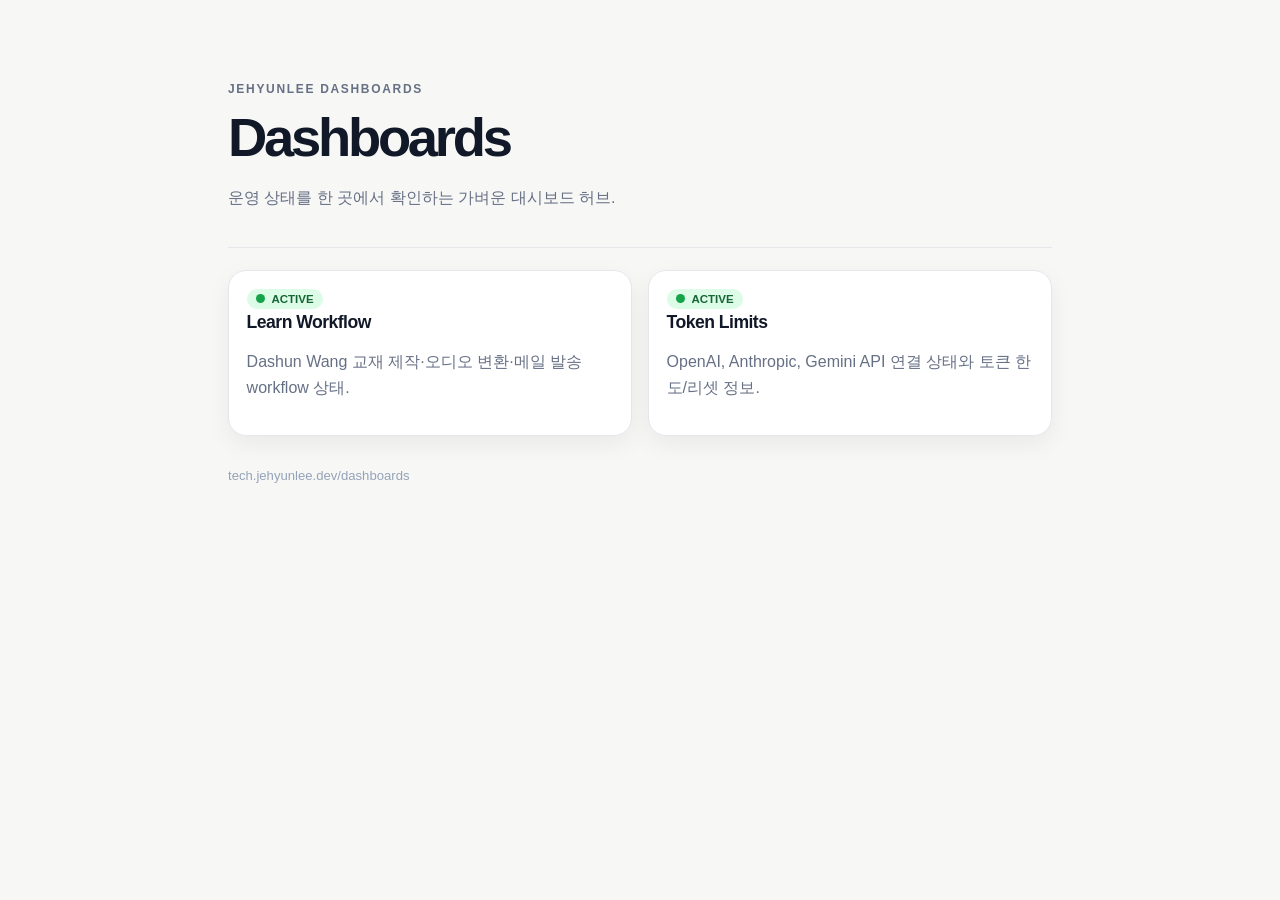
==== commit cc4246ee: "Add provider token status dashboard" ====
--- a/index.html
+++ b/index.html
@@ -31,6 +31,11 @@
         <h2>Learn Workflow</h2>
         <p>Dashun Wang 교재 제작·오디오 변환·메일 발송 workflow 상태.</p>
       </a>
+      <a class="card" href="./tokens/">
+        <span class="status"><span class="dot"></span>active</span>
+        <h2>Token Limits</h2>
+        <p>OpenAI, Anthropic, Gemini API 연결 상태와 토큰 한도/리셋 정보.</p>
+      </a>
     </section>
     <footer>tech.jehyunlee.dev/dashboards</footer>
   </main>
